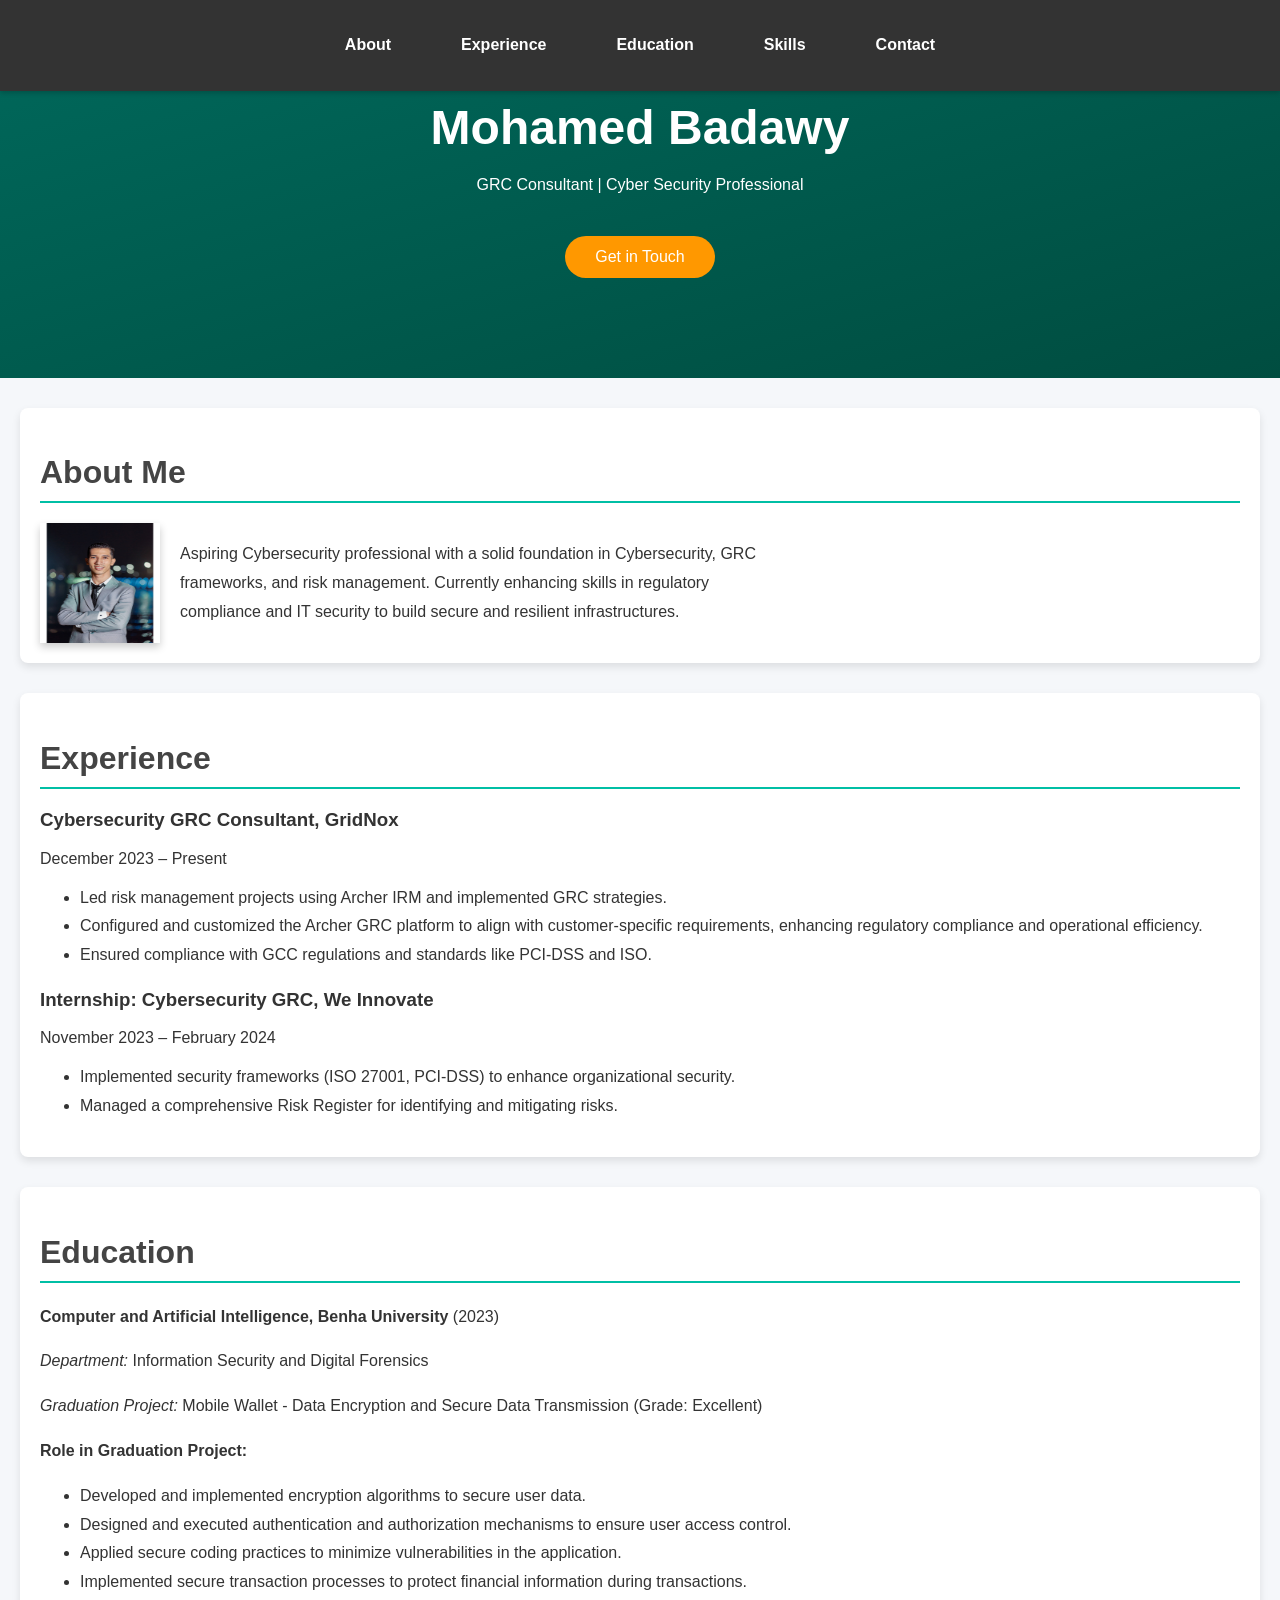
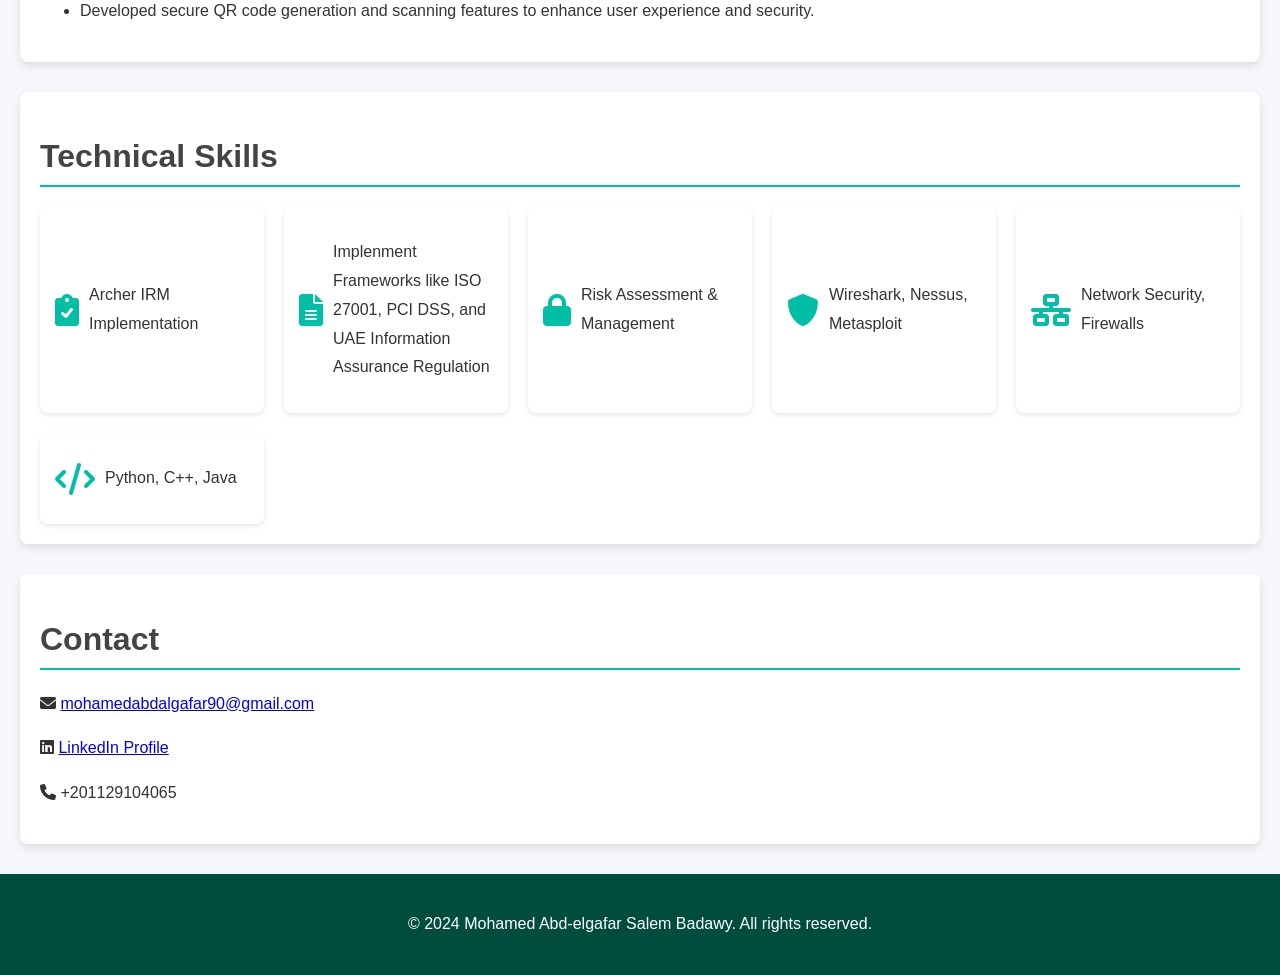
==== index.htm @ c9d1c460 "Add files via upload" ====
<!DOCTYPE html>
<html lang="en">
<head>
    <meta charset="UTF-8">
    <meta name="viewport" content="width=device-width, initial-scale=1.0">
    <title>Mohamed Abd-elgafar | Cybersecurity GRC Consultant</title>
    <link rel="stylesheet" href="style.css">
    <link rel="stylesheet" href="https://cdnjs.cloudflare.com/ajax/libs/font-awesome/6.0.0-beta3/css/all.min.css">
</head>
<body>
    <header>
        <div class="hero">
            <div class="hero-content">
                <h1 class="fade-in">Mohamed Badawy</h1>
                <p class="slide-up">GRC Consultant | Cyber Security Professional</p>
                <a href="#contact" class="btn contact-btn bounce">Get in Touch</a>
            </div>
        </div>
        <nav>
            <ul class="nav-menu">
                <li><a href="#about">About</a></li>
                <li><a href="#experience">Experience</a></li>
                <li><a href="#education">Education</a></li>
                <li><a href="#skills">Skills</a></li>
                <li><a href="#contact">Contact</a></li>
            </ul>
        </nav>
    </header>

   <section id="about" class="container fade-in">
    <h2>About Me</h2>
    <div class="profile-container">
        <img src="profile.jpg" alt="Profile Photo" class="profile-photo">
        <div class="profile-text">
            <p>Aspiring Cybersecurity professional with a solid foundation in Cybersecurity, GRC frameworks, and risk management. Currently enhancing skills in regulatory compliance and IT security to build secure and resilient infrastructures.</p>
        </div>
    </div>
</section>

    <section id="experience" class="container fade-in">
        <h2>Experience</h2>
        <div class="experience-item slide-up">
            <h3>Cybersecurity GRC Consultant, GridNox</h3>
            <span>December 2023 – Present</span>
            <ul>
                <li>Led risk management projects using Archer IRM and implemented GRC strategies.</li>
                <li>Configured and customized the Archer GRC platform to align with customer-specific requirements, enhancing regulatory compliance and operational efficiency.</li>
                <li>Ensured compliance with GCC regulations and standards like PCI-DSS and ISO.</li>
            </ul>
        </div>
        <div class="experience-item slide-up">
            <h3>Internship: Cybersecurity GRC, We Innovate</h3>
            <span>November 2023 – February 2024</span>
            <ul>
                <li>Implemented security frameworks (ISO 27001, PCI-DSS) to enhance organizational security.</li>
                <li>Managed a comprehensive Risk Register for identifying and mitigating risks.</li>
            </ul>
        </div>
    </section>

    <section id="education" class="container fade-in">
    <h2>Education</h2>
    <p><strong>Computer and Artificial Intelligence, Benha University</strong> (2023)</p>
    <p><em>Department:</em> Information Security and Digital Forensics</p>
    <p><em>Graduation Project:</em> Mobile Wallet - Data Encryption and Secure Data Transmission (Grade: Excellent)</p>
    <p><strong>Role in Graduation Project:</strong></p>
    <ul>
        <li>Developed and implemented encryption algorithms to secure user data.</li>
        <li>Designed and executed authentication and authorization mechanisms to ensure user access control.</li>
        <li>Applied secure coding practices to minimize vulnerabilities in the application.</li>
        <li>Implemented secure transaction processes to protect financial information during transactions.</li>
        <li>Developed secure QR code generation and scanning features to enhance user experience and security.</li>
    </ul>
</section>


    <section id="skills" class="container fade-in">
    <h2>Technical Skills</h2>
    <div class="skills-grid">
        <div class="skill-item slide-up"><i class="fas fa-clipboard-check"></i><p>Archer IRM Implementation</p></div>
        <div class="skill-item slide-up"><i class="fas fa-file-alt"></i><p>Implenment Frameworks like ISO 27001, PCI DSS, and UAE Information
Assurance Regulation</p></div>
	<div class="skill-item slide-up"><i class="fas fa-lock"></i><p>Risk Assessment & Management</p></div>
	<div class="skill-item slide-up"><i class="fas fa-shield-alt"></i><p>Wireshark, Nessus, Metasploit</p></div>
        <div class="skill-item slide-up"><i class="fas fa-network-wired"></i><p>Network Security, Firewalls</p></div>
        <div class="skill-item slide-up"><i class="fas fa-code"></i><p>Python, C++, Java</p></div>
    </div>
</section>


    <section id="contact" class="container fade-in">
        <h2>Contact</h2>
        <p><i class="fas fa-envelope"></i> <a href="mailto:mohamedabdalgafar90@gmail.com">mohamedabdalgafar90@gmail.com</a></p>
        <p><i class="fab fa-linkedin"></i> <a href="https://www.linkedin.com/in/mohamed-badawi-14b7bb198/" target="_blank">LinkedIn Profile</a></p>
        <p><i class="fas fa-phone"></i> +201129104065</p>
    </section>

    <footer>
        <p>&copy; 2024 Mohamed Abd-elgafar Salem Badawy. All rights reserved.</p>
    </footer>

    <script src="script.js"></script>
</body>
</html>
---- style.css ----
/* General Styles */
body, html {
    margin: 0;
    padding: 0;
    font-family: 'Poppins', sans-serif;
    background-color: #f5f7fa;
    color: #333;
    scroll-behavior: smooth;
}

h2 {
    font-size: 2rem;
    color: #444;
    margin-bottom: 20px;
    border-bottom: 2px solid #00bfa5;
    padding-bottom: 10px;
}

p, ul {
    line-height: 1.8;
}

.container {
    max-width: 1200px;
    margin: 30px auto;
    padding: 20px;
    background: #fff;
    border-radius: 8px;
    box-shadow: 0 4px 8px rgba(0, 0, 0, 0.1);
}

/* Header and Hero Section */
header .hero {
    background: linear-gradient(to bottom right, #00695c, #004d40);
    color: #fff;
    padding: 100px 20px;
    text-align: center;
    animation: fadeIn 2s ease-out;
}

header .hero-content {
    max-width: 800px;
    margin: 0 auto;
}

header .hero-content h1 {
    font-size: 3rem;
    margin: 0;
}

.contact-btn {
    background-color: #ff9800;
    color: #fff;
    padding: 12px 30px;
    border: none;
    border-radius: 30px;
    text-decoration: none;
    margin-top: 20px;
    display: inline-block;
    transition: background-color 0.3s, transform 0.2s;
}

.contact-btn:hover {
    background-color: #f57c00;
    transform: translateY(-3px);
}

/* Fixed Navigation Menu */
nav {
    position: fixed;
    top: 0;
    width: 100%;
    background-color: #333;
    box-shadow: 0 2px 5px rgba(0, 0, 0, 0.2);
    z-index: 1000; /* Ensure it's above other elements */
}

.nav-menu {
    display: flex;
    justify-content: center;
    padding: 15px 0;
}

.nav-menu li {
    list-style: none;
    margin: 0 20px;
}

.nav-menu a {
    color: #fff;
    text-decoration: none;
    font-weight: bold;
    padding: 10px 15px; /* Add padding for better clickability */
    border-radius: 5px; /* Rounded corners */
    transition: background-color 0.3s, color 0.3s; /* Smooth transitions */
}

.nav-menu a:hover {
    background-color: #00bfa5; /* Change background on hover */
    color: #fff; /* Ensure text color remains readable */
}

/* Animations */
.fade-in {
    animation: fadeIn 1.5s ease-in-out;
}

.slide-up {
    animation: slideUp 1.5s ease-in-out;
}

.bounce {
    animation: bounce 2s infinite;
}

@keyframes fadeIn {
    from { opacity: 0; }
    to { opacity: 1; }
}

@keyframes slideUp {
    from { transform: translateY(20px); opacity: 0; }
    to { transform: translateY(0); opacity: 1; }
}

@keyframes bounce {
    0%, 20%, 50%, 80%, 100% { transform: translateY(0); }
    40% { transform: translateY(-10px); }
    60% { transform: translateY(-5px); }
}

/* About Section */
.profile-container {
    display: flex; /* Use flexbox for layout */
    align-items: center; /* Center items vertically */
    margin-top: 20px; /* Space from the heading */
    position: relative; /* Position for absolute child */
}

.profile-photo {
    width: 120px; /* Set width of the profile photo */
    height: 120px; /* Set height of the profile photo */
    box-shadow: 0 4px 8px rgba(0, 0, 0, 0.2); /* Add shadow for depth */
    margin-right: 20px; /* Space between image and text */
}

.profile-text {
    max-width: 600px; /* Max width for text container */
    z-index: 1; /* Ensure text is above the image */
}

/* Footer */
footer {
    background-color: #004d40;
    color: #fff;
    text-align: center;
    padding: 20px 0;
    margin-top: 30px;
}

/* Skills Section */
.skills-grid {
    display: grid; /* Use grid layout */
    grid-template-columns: repeat(auto-fill, minmax(200px, 1fr)); /* Responsive columns */
    gap: 20px; /* Space between items */
}

.skill-item {
    background: #ffffff; /* White background for skill items */
    border-radius: 8px; /* Rounded corners */
    box-shadow: 0 2px 5px rgba(0, 0, 0, 0.1); /* Subtle shadow */
    padding: 15px; /* Padding inside each item */
    display: flex; /* Flex for icon and text */
    align-items: center; /* Center items vertically */
    transition: transform 0.3s; /* Smooth hover effect */
}

.skill-item i {
    font-size: 2rem; /* Larger icon size */
    color: #00bfa5; /* Icon color */
    margin-right: 10px; /* Space between icon and text */
}

.skill-item:hover {
    transform: translateY(-5px); /* Lift effect on hover */
}

/* Additional Media Query for Responsiveness */
@media (max-width: 600px) {
    .skills-grid {
        grid-template-columns: 1fr; /* Stack items on small screens */
    }
}
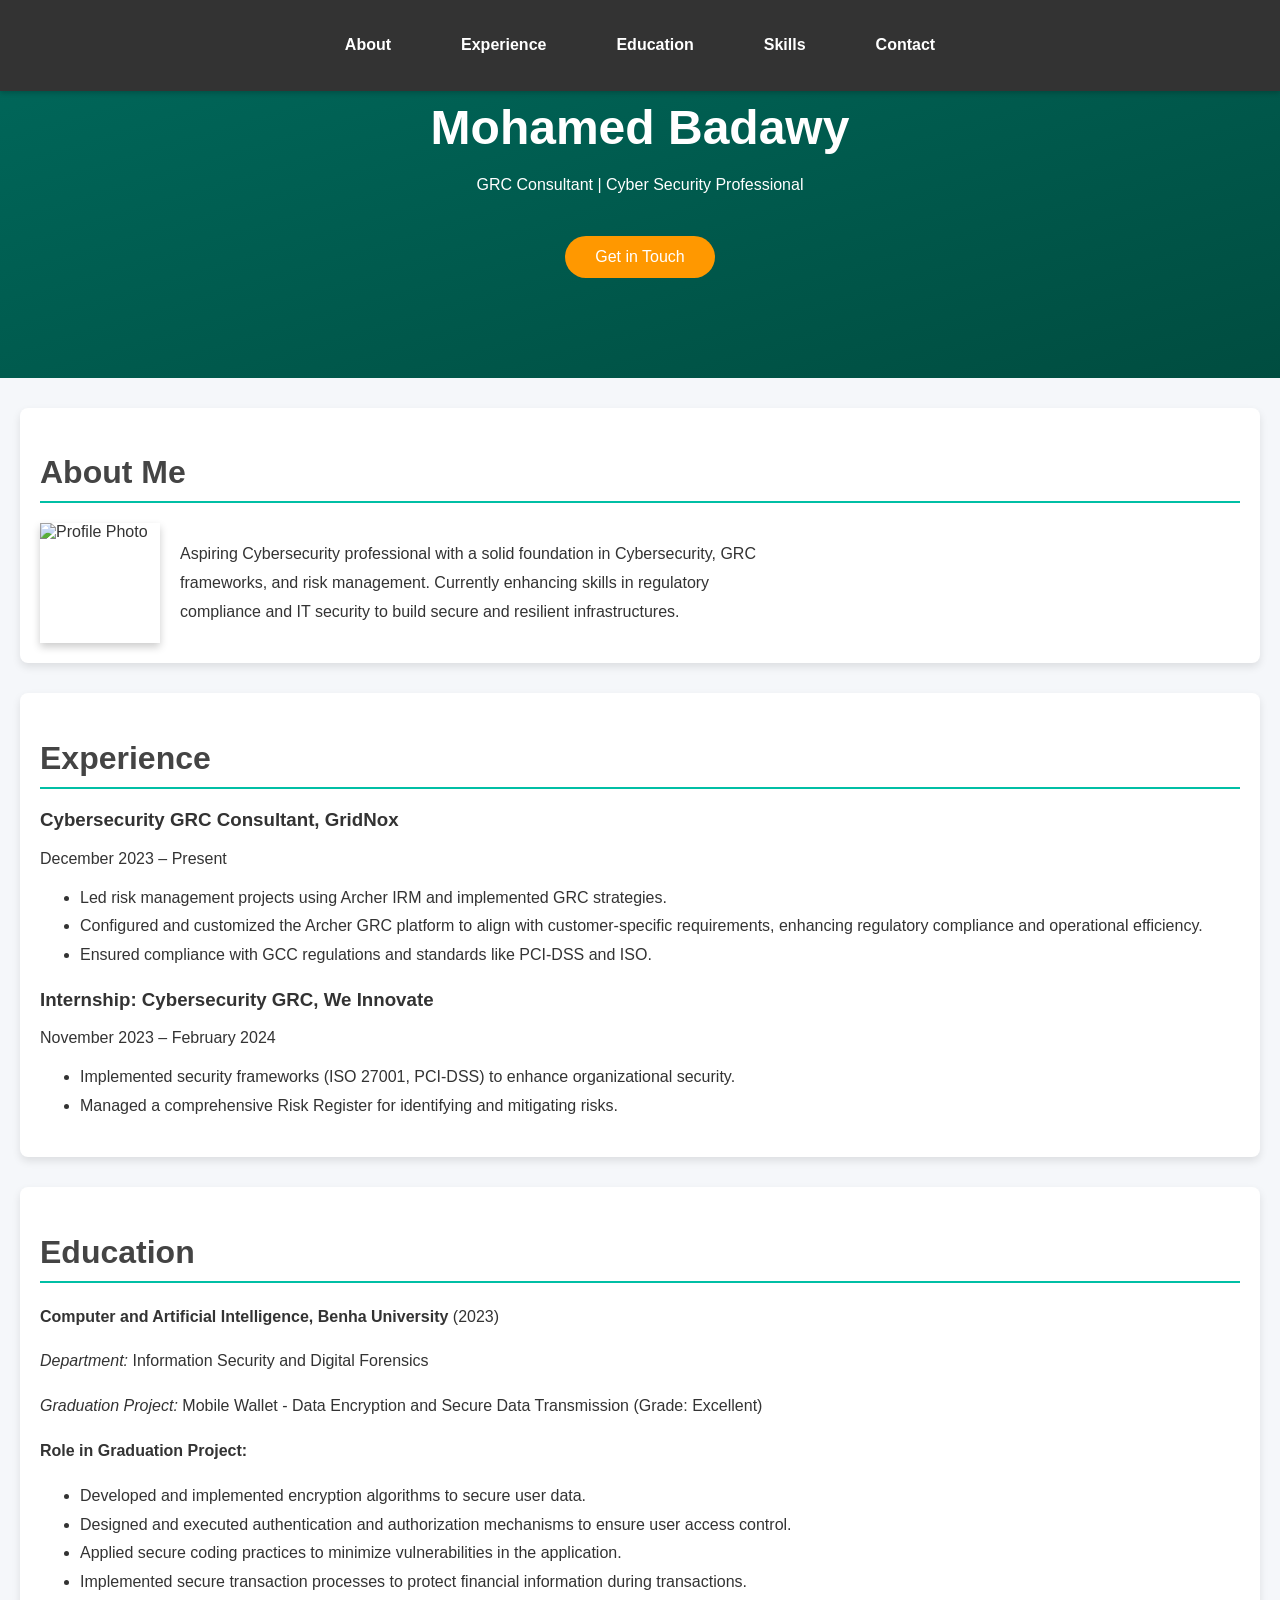
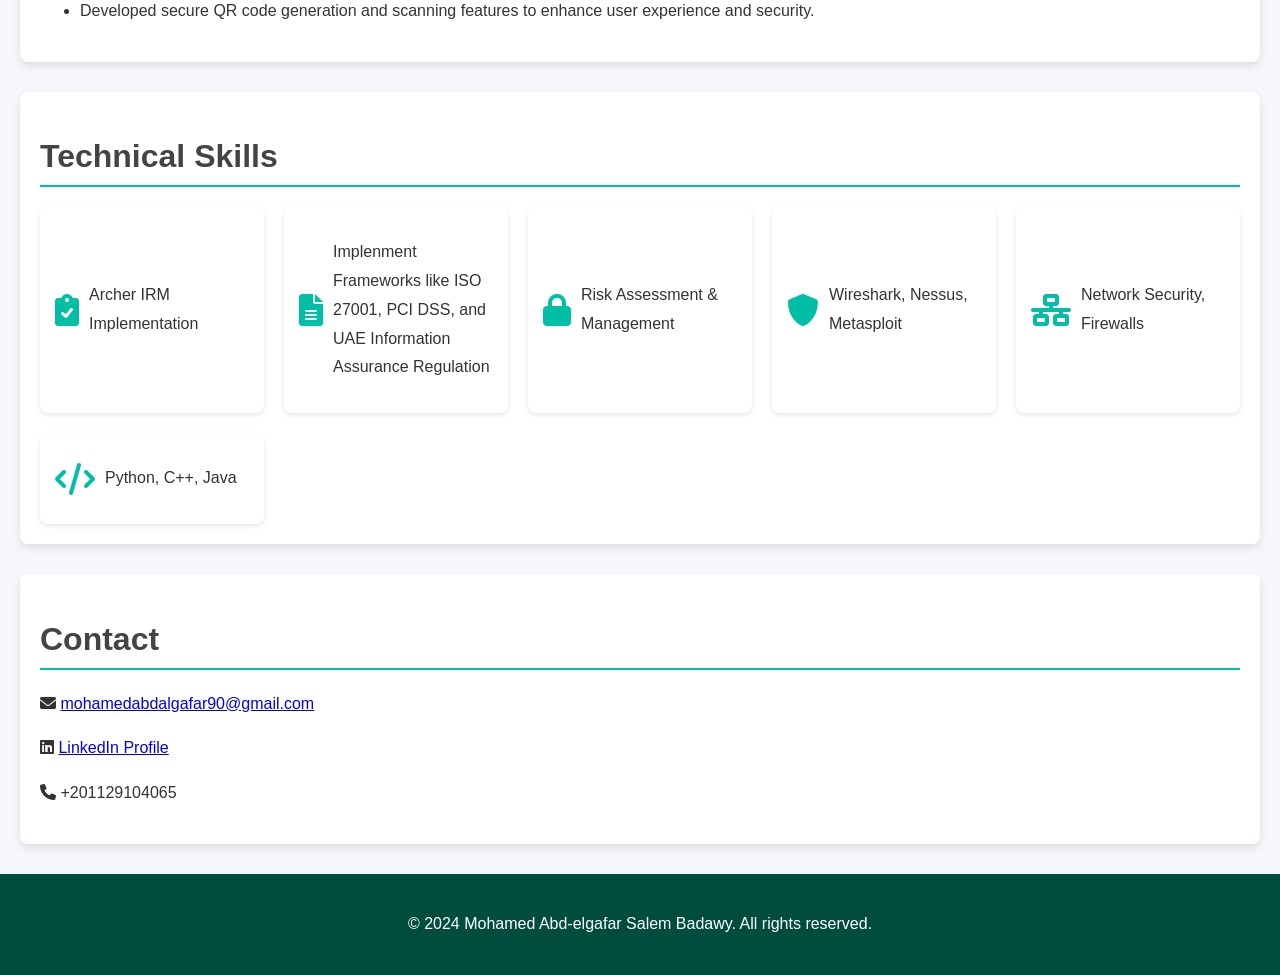
==== commit 331efa36: "Update index.htm" ====
--- a/index.htm
+++ b/index.htm
@@ -30,7 +30,7 @@
    <section id="about" class="container fade-in">
     <h2>About Me</h2>
     <div class="profile-container">
-        <img src="profile.jpg" alt="Profile Photo" class="profile-photo">
+        <img src="profile0.jpg" alt="Profile Photo" class="profile-photo">
         <div class="profile-text">
             <p>Aspiring Cybersecurity professional with a solid foundation in Cybersecurity, GRC frameworks, and risk management. Currently enhancing skills in regulatory compliance and IT security to build secure and resilient infrastructures.</p>
         </div>
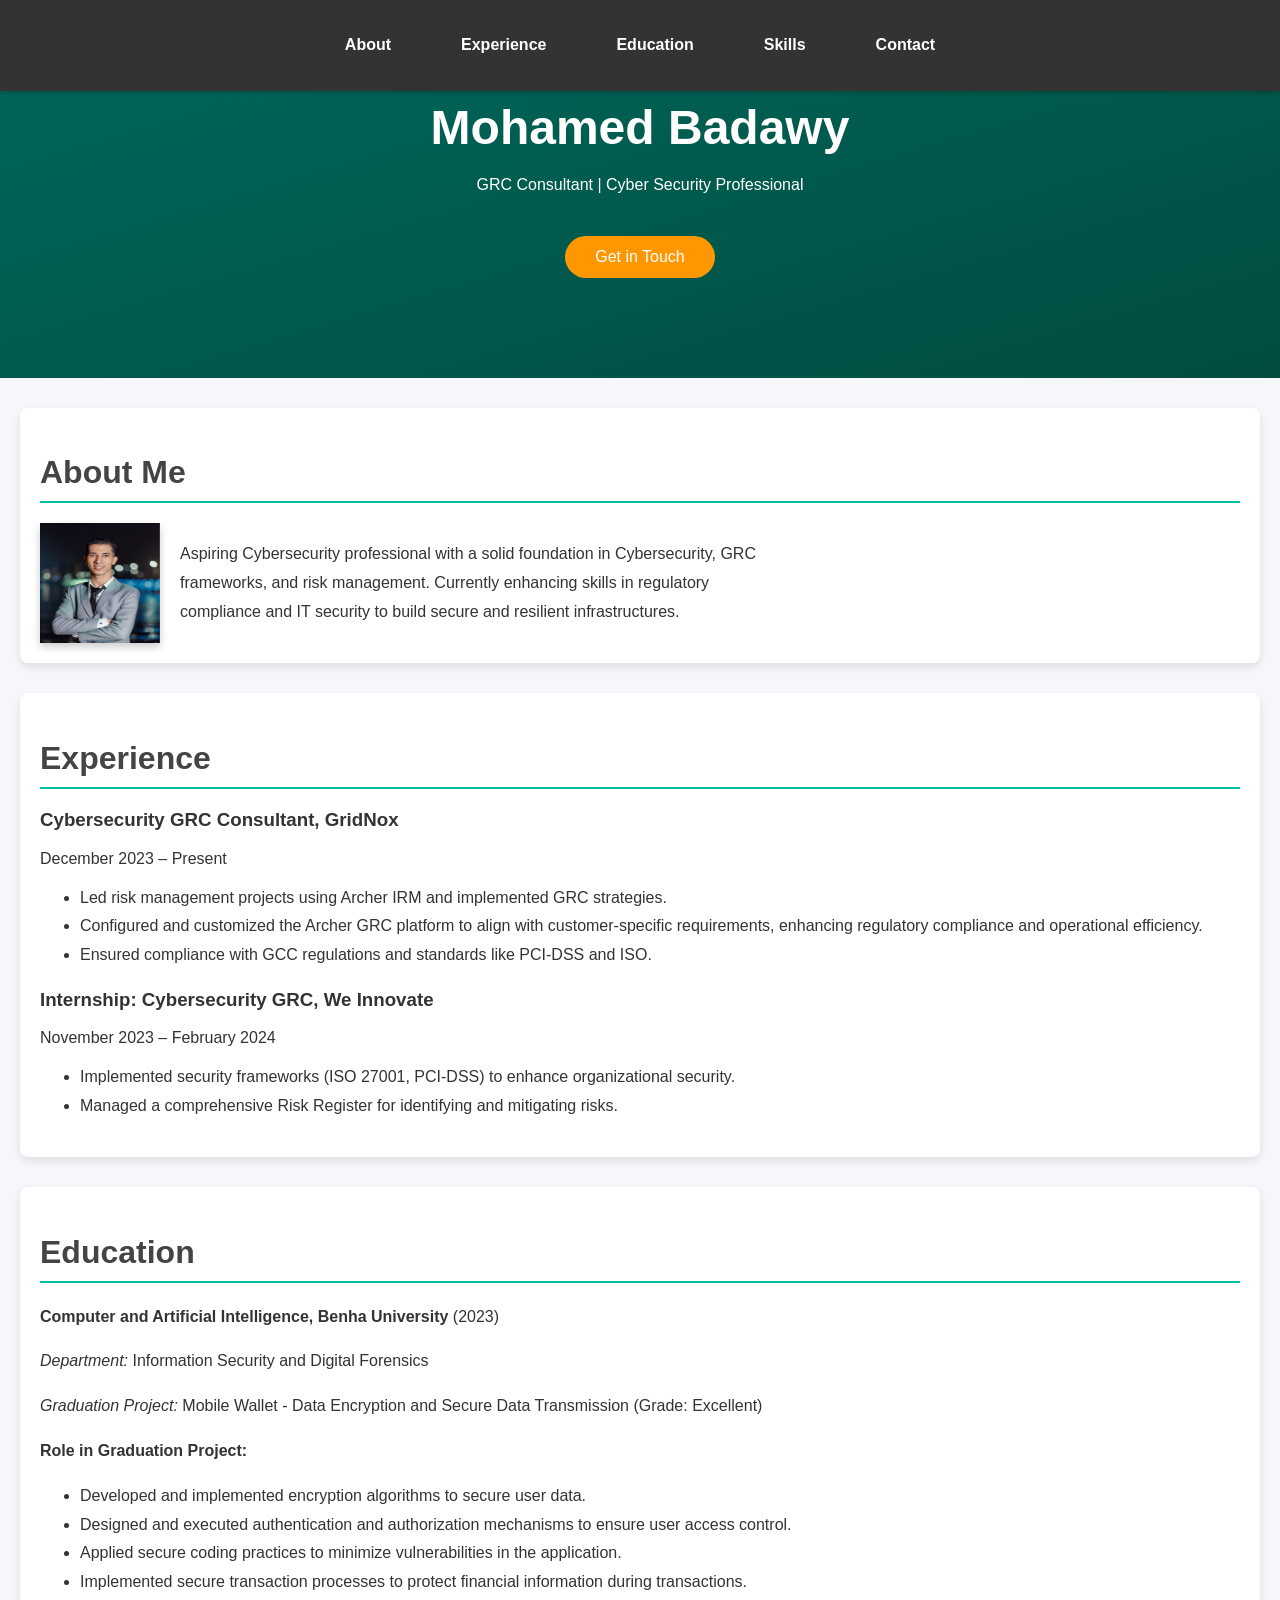
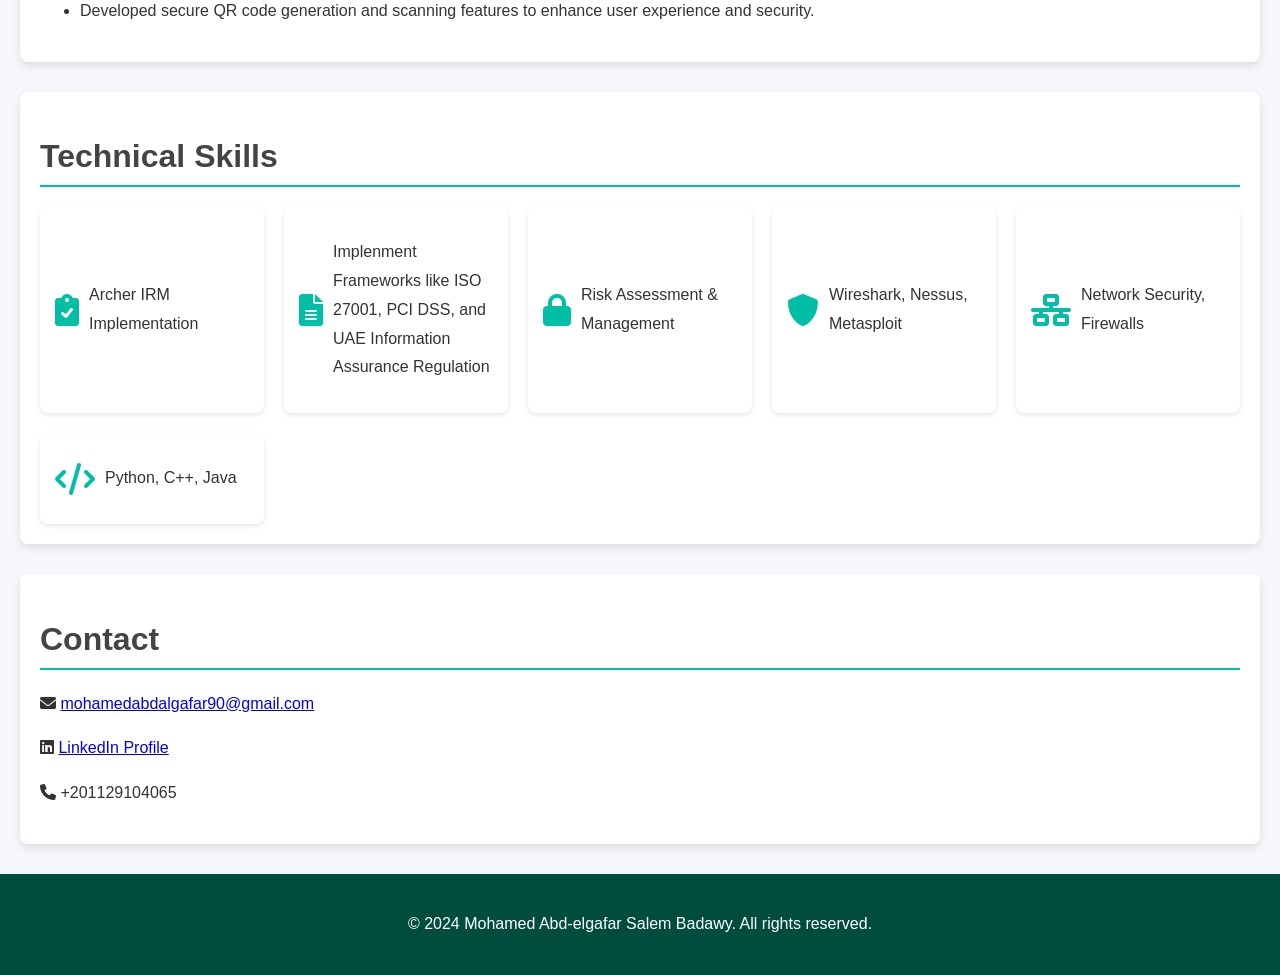
==== commit 9ff0115c: "Update index.htm" ====
--- a/index.htm
+++ b/index.htm
@@ -30,7 +30,7 @@
    <section id="about" class="container fade-in">
     <h2>About Me</h2>
     <div class="profile-container">
-        <img src="profile0.jpg" alt="Profile Photo" class="profile-photo">
+        <img src="profile.jpg" alt="Profile Photo" class="profile-photo">
         <div class="profile-text">
             <p>Aspiring Cybersecurity professional with a solid foundation in Cybersecurity, GRC frameworks, and risk management. Currently enhancing skills in regulatory compliance and IT security to build secure and resilient infrastructures.</p>
         </div>
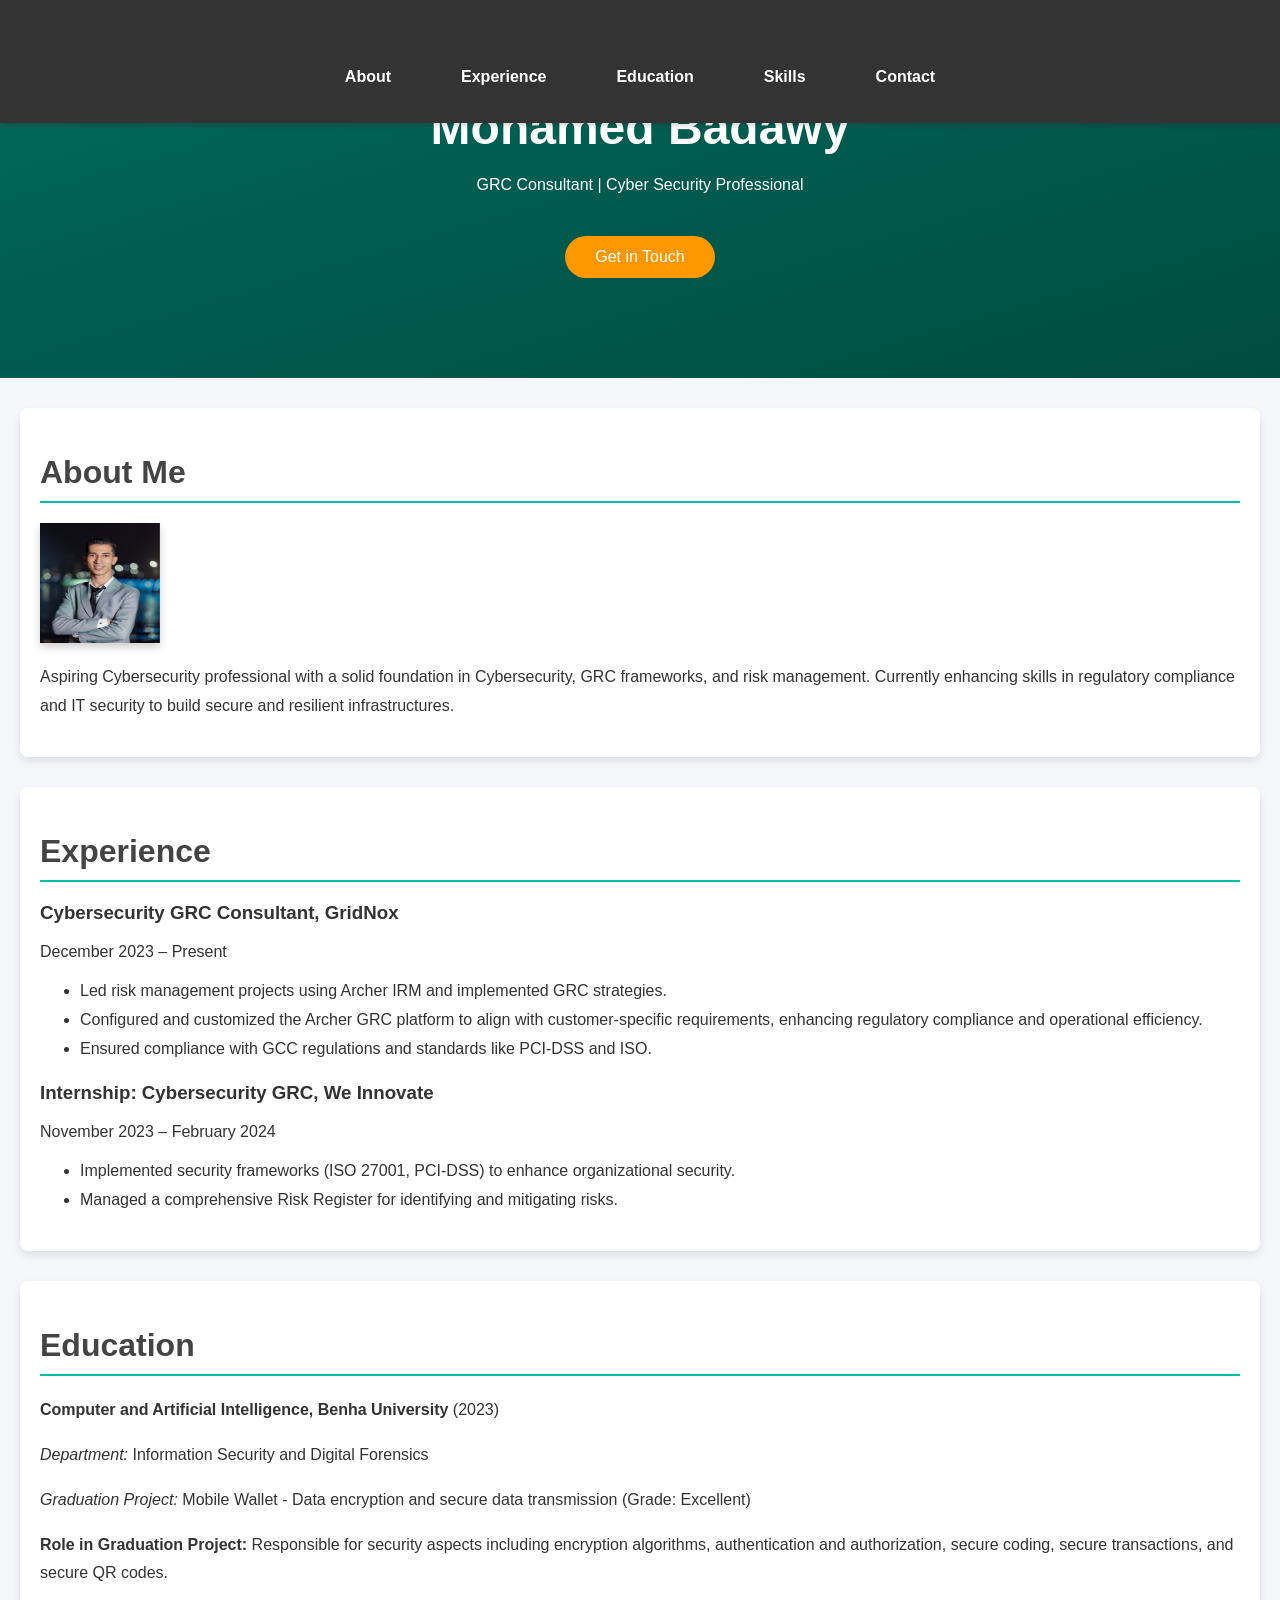
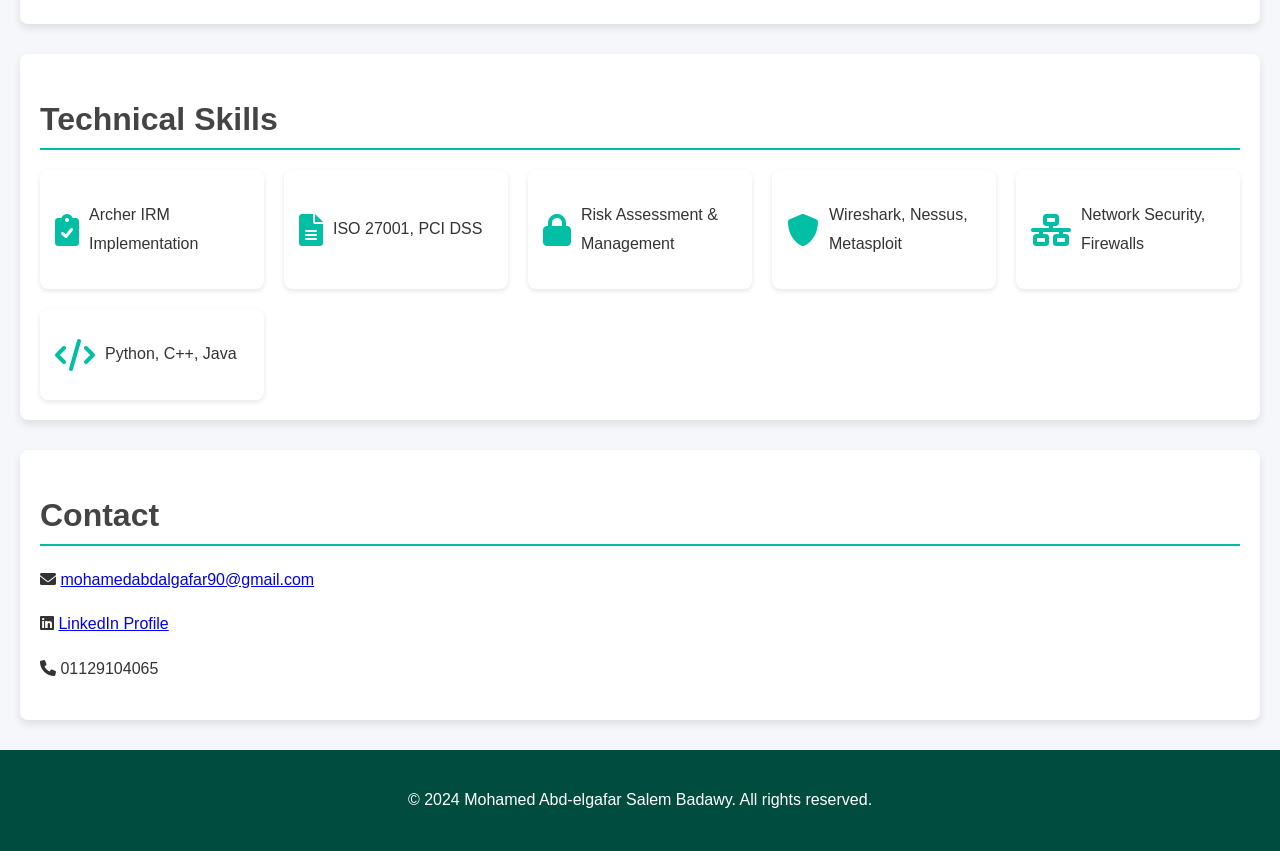
==== commit cb01dbc6: "Update index.htm" ====
--- a/index.htm
+++ b/index.htm
@@ -3,7 +3,7 @@
 <head>
     <meta charset="UTF-8">
     <meta name="viewport" content="width=device-width, initial-scale=1.0">
-    <title>Mohamed Abd-elgafar | Cybersecurity GRC Consultant</title>
+    <title>Mohamed Abd-elgafar | Cybersecurity GRC Engineer</title>
     <link rel="stylesheet" href="style.css">
     <link rel="stylesheet" href="https://cdnjs.cloudflare.com/ajax/libs/font-awesome/6.0.0-beta3/css/all.min.css">
 </head>
@@ -15,27 +15,27 @@
                 <p class="slide-up">GRC Consultant | Cyber Security Professional</p>
                 <a href="#contact" class="btn contact-btn bounce">Get in Touch</a>
             </div>
-        </div>
-        <nav>
-            <ul class="nav-menu">
-                <li><a href="#about">About</a></li>
-                <li><a href="#experience">Experience</a></li>
-                <li><a href="#education">Education</a></li>
-                <li><a href="#skills">Skills</a></li>
-                <li><a href="#contact">Contact</a></li>
-            </ul>
-        </nav>
     </header>
 
-   <section id="about" class="container fade-in">
-    <h2>About Me</h2>
-    <div class="profile-container">
+    <nav>
+    <div class="nav-icon" id="nav-icon">
+        <i class="fas fa-bars fa-2x"></i>
+    </div>
+    <ul class="nav-menu" id="nav-menu">
+        <li><a href="#about">About</a></li>
+        <li><a href="#experience">Experience</a></li>
+        <li><a href="#education">Education</a></li>
+        <li><a href="#skills">Skills</a></li>
+        <li><a href="#contact">Contact</a></li>
+    </ul>
+</nav>
+
+    <section id="about" class="container fade-in">
+        <h2>About Me</h2>
         <img src="profile.jpg" alt="Profile Photo" class="profile-photo">
-        <div class="profile-text">
-            <p>Aspiring Cybersecurity professional with a solid foundation in Cybersecurity, GRC frameworks, and risk management. Currently enhancing skills in regulatory compliance and IT security to build secure and resilient infrastructures.</p>
-        </div>
-    </div>
-</section>
+        <p>Aspiring Cybersecurity professional with a solid foundation in Cybersecurity, GRC frameworks, and risk management. Currently enhancing skills in regulatory compliance and IT security to build secure and resilient infrastructures.</p>
+    </section>
+
 
     <section id="experience" class="container fade-in">
         <h2>Experience</h2>
@@ -59,40 +59,30 @@
     </section>
 
     <section id="education" class="container fade-in">
-    <h2>Education</h2>
-    <p><strong>Computer and Artificial Intelligence, Benha University</strong> (2023)</p>
-    <p><em>Department:</em> Information Security and Digital Forensics</p>
-    <p><em>Graduation Project:</em> Mobile Wallet - Data Encryption and Secure Data Transmission (Grade: Excellent)</p>
-    <p><strong>Role in Graduation Project:</strong></p>
-    <ul>
-        <li>Developed and implemented encryption algorithms to secure user data.</li>
-        <li>Designed and executed authentication and authorization mechanisms to ensure user access control.</li>
-        <li>Applied secure coding practices to minimize vulnerabilities in the application.</li>
-        <li>Implemented secure transaction processes to protect financial information during transactions.</li>
-        <li>Developed secure QR code generation and scanning features to enhance user experience and security.</li>
-    </ul>
-</section>
-
+        <h2>Education</h2>
+        <p><strong>Computer and Artificial Intelligence, Benha University</strong> (2023)</p>
+        <p><em>Department:</em> Information Security and Digital Forensics</p>
+        <p><em>Graduation Project:</em> Mobile Wallet - Data encryption and secure data transmission (Grade: Excellent)</p>
+        <p><strong>Role in Graduation Project:</strong> Responsible for security aspects including encryption algorithms, authentication and authorization, secure coding, secure transactions, and secure QR codes.</p>
+    </section>
 
     <section id="skills" class="container fade-in">
-    <h2>Technical Skills</h2>
-    <div class="skills-grid">
-        <div class="skill-item slide-up"><i class="fas fa-clipboard-check"></i><p>Archer IRM Implementation</p></div>
-        <div class="skill-item slide-up"><i class="fas fa-file-alt"></i><p>Implenment Frameworks like ISO 27001, PCI DSS, and UAE Information
-Assurance Regulation</p></div>
-	<div class="skill-item slide-up"><i class="fas fa-lock"></i><p>Risk Assessment & Management</p></div>
-	<div class="skill-item slide-up"><i class="fas fa-shield-alt"></i><p>Wireshark, Nessus, Metasploit</p></div>
-        <div class="skill-item slide-up"><i class="fas fa-network-wired"></i><p>Network Security, Firewalls</p></div>
-        <div class="skill-item slide-up"><i class="fas fa-code"></i><p>Python, C++, Java</p></div>
-    </div>
-</section>
-
+        <h2>Technical Skills</h2>
+        <div class="skills-grid">
+            <div class="skill-item slide-up"><i class="fas fa-clipboard-check"></i><p>Archer IRM Implementation</p></div>
+            <div class="skill-item slide-up"><i class="fas fa-file-alt"></i><p>ISO 27001, PCI DSS</p></div>
+	    <div class="skill-item slide-up"><i class="fas fa-lock"></i><p>Risk Assessment & Management</p></div>
+	    <div class="skill-item slide-up"><i class="fas fa-shield-alt"></i><p>Wireshark, Nessus, Metasploit</p></div>
+            <div class="skill-item slide-up"><i class="fas fa-network-wired"></i><p>Network Security, Firewalls</p></div>
+            <div class="skill-item slide-up"><i class="fas fa-code"></i><p>Python, C++, Java</p></div>
+        </div>
+    </section>
 
     <section id="contact" class="container fade-in">
         <h2>Contact</h2>
         <p><i class="fas fa-envelope"></i> <a href="mailto:mohamedabdalgafar90@gmail.com">mohamedabdalgafar90@gmail.com</a></p>
         <p><i class="fab fa-linkedin"></i> <a href="https://www.linkedin.com/in/mohamed-badawi-14b7bb198/" target="_blank">LinkedIn Profile</a></p>
-        <p><i class="fas fa-phone"></i> +201129104065</p>
+        <p><i class="fas fa-phone"></i> 01129104065</p>
     </section>
 
     <footer>
@@ -100,5 +90,14 @@
     </footer>
 
     <script src="script.js"></script>
+    <script>
+        // Toggle navigation menu visibility
+        const navIcon = document.getElementById("nav-icon");
+        const navMenu = document.getElementById("nav-menu");
+
+        navIcon.addEventListener("click", function() {
+            navMenu.style.display = (navMenu.style.display === "block") ? "none" : "block";
+        });
+    </script>
 </body>
 </html>
